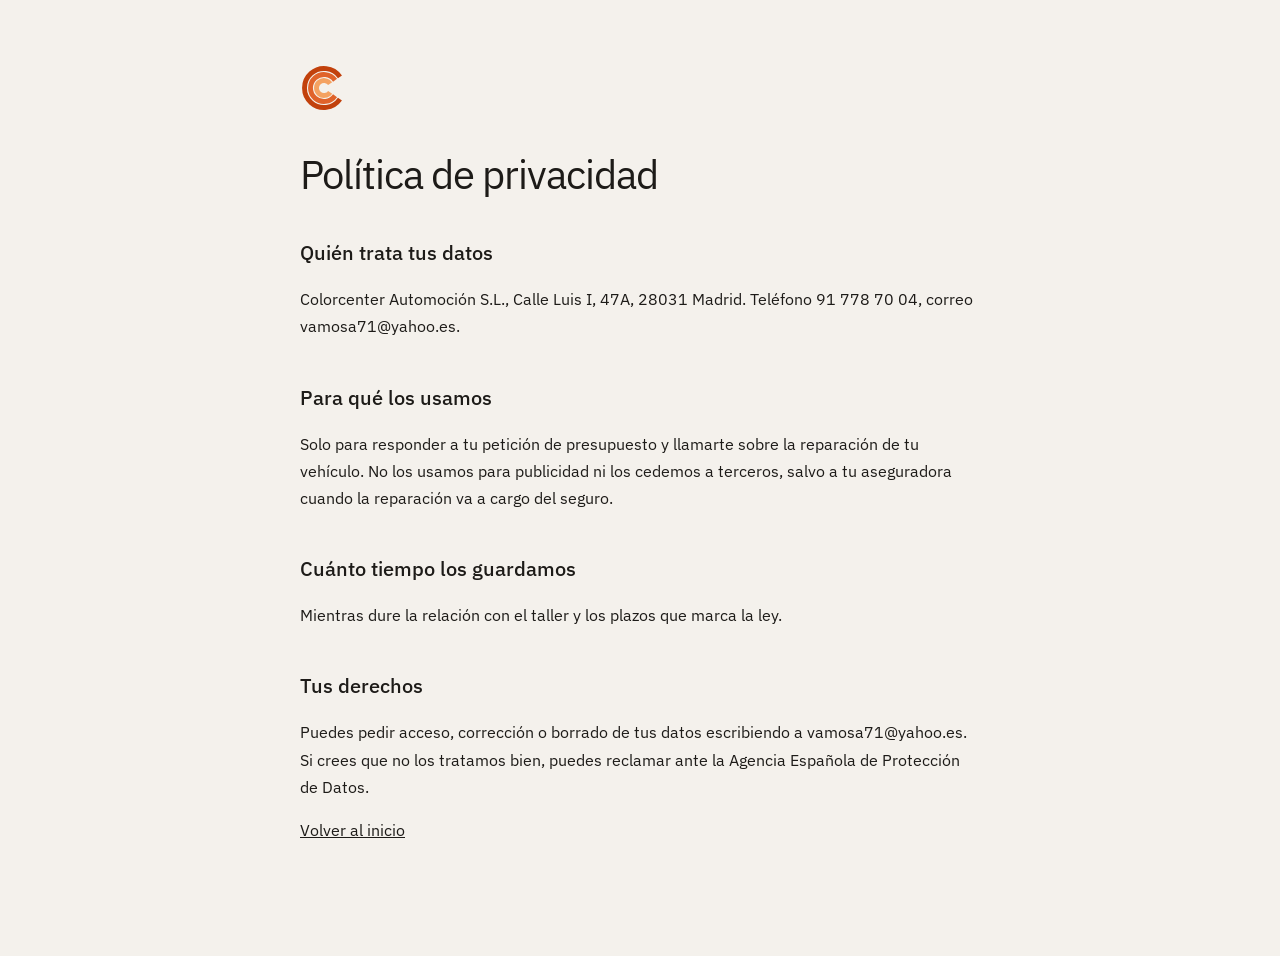
==== privacidad.html @ 78c840c3 "Web nueva del taller Colorcenter: chapa y pintura en Vallecas Co-Authored-By: Claude Opus 5.5 <norep" ====
<!doctype html>
<html lang="es">
<head>
<meta charset="utf-8">
<meta name="viewport" content="width=device-width, initial-scale=1">
<title>Política de privacidad: Colorcenter Automoción</title>
<meta name="description" content="Cómo trata Colorcenter Automoción los datos que nos envías al pedir un presupuesto.">
<link rel="icon" href="img/favicon.svg" type="image/svg+xml">
<link href="https://fonts.googleapis.com/css2?family=IBM+Plex+Sans:wght@400;500&display=swap" rel="stylesheet">
<style>
  body { margin: 0; background: #f4f1ec; color: #1d1b18; font: 16px/1.7 "IBM Plex Sans", system-ui, sans-serif; }
  main { max-width: 680px; margin: 0 auto; padding: 64px 24px 96px; }
  h1 { font-weight: 400; font-size: 40px; line-height: 1.1; letter-spacing: -0.025em; margin: 32px 0 24px; }
  h2 { font-weight: 500; font-size: 20px; margin: 40px 0 8px; }
  a { color: #1d1b18; }
  img { height: 48px; width: auto; }
</style>
</head>
<body>
<main>
  <a href="index.html" aria-label="Colorcenter, volver al inicio"><img src="img/simbolo.svg" alt="" style="height:48px"></a>
  <h1>Política de privacidad</h1>
  <h2>Quién trata tus datos</h2>
  <p>Colorcenter Automoción S.L., Calle Luis I, 47A, 28031 Madrid. Teléfono 91 778 70 04, correo vamosa71@yahoo.es.</p>
  <h2>Para qué los usamos</h2>
  <p>Solo para responder a tu petición de presupuesto y llamarte sobre la reparación de tu vehículo. No los usamos para publicidad ni los cedemos a terceros, salvo a tu aseguradora cuando la reparación va a cargo del seguro.</p>
  <h2>Cuánto tiempo los guardamos</h2>
  <p>Mientras dure la relación con el taller y los plazos que marca la ley.</p>
  <h2>Tus derechos</h2>
  <p>Puedes pedir acceso, corrección o borrado de tus datos escribiendo a vamosa71@yahoo.es. Si crees que no los tratamos bien, puedes reclamar ante la Agencia Española de Protección de Datos.</p>
  <p><a href="index.html">Volver al inicio</a></p>
</main>
</body>
</html>
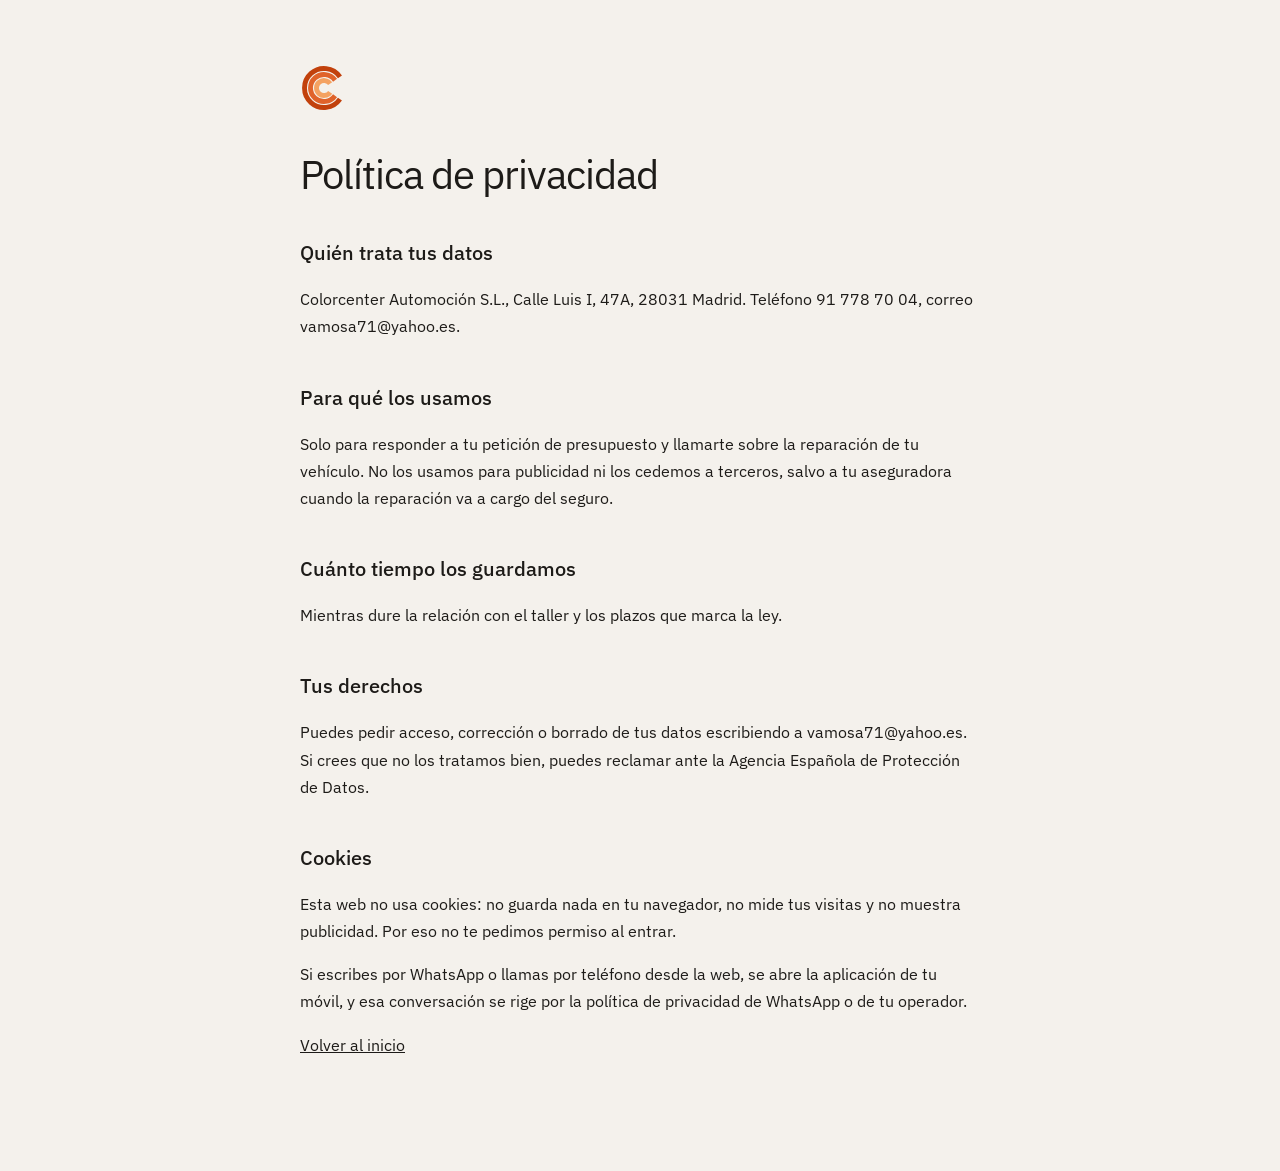
==== commit f7efab16: "Botón de WhatsApp, tipografía local y nota de cookies Co-Authored-By: Claude Opus 5.5 <noreply@anthr" ====
--- a/privacidad.html
+++ b/privacidad.html
@@ -3,10 +3,11 @@
 <head>
 <meta charset="utf-8">
 <meta name="viewport" content="width=device-width, initial-scale=1">
+<meta name="robots" content="noindex, nofollow">
 <title>Política de privacidad: Colorcenter Automoción</title>
 <meta name="description" content="Cómo trata Colorcenter Automoción los datos que nos envías al pedir un presupuesto.">
 <link rel="icon" href="img/favicon.svg" type="image/svg+xml">
-<link href="https://fonts.googleapis.com/css2?family=IBM+Plex+Sans:wght@400;500&display=swap" rel="stylesheet">
+<link rel="stylesheet" href="assets/fonts/fonts.css">
 <style>
   body { margin: 0; background: #f4f1ec; color: #1d1b18; font: 16px/1.7 "IBM Plex Sans", system-ui, sans-serif; }
   main { max-width: 680px; margin: 0 auto; padding: 64px 24px 96px; }
@@ -28,6 +29,9 @@
   <p>Mientras dure la relación con el taller y los plazos que marca la ley.</p>
   <h2>Tus derechos</h2>
   <p>Puedes pedir acceso, corrección o borrado de tus datos escribiendo a vamosa71@yahoo.es. Si crees que no los tratamos bien, puedes reclamar ante la Agencia Española de Protección de Datos.</p>
+  <h2 id="cookies">Cookies</h2>
+  <p>Esta web no usa cookies: no guarda nada en tu navegador, no mide tus visitas y no muestra publicidad. Por eso no te pedimos permiso al entrar.</p>
+  <p>Si escribes por WhatsApp o llamas por teléfono desde la web, se abre la aplicación de tu móvil, y esa conversación se rige por la política de privacidad de WhatsApp o de tu operador.</p>
   <p><a href="index.html">Volver al inicio</a></p>
 </main>
 </body>
--- a/assets/fonts/fonts.css
+++ b/assets/fonts/fonts.css
@@ -0,0 +1,11 @@
+/* IBM Plex Sans (SIL Open Font License 1.1), servida desde la propia web: sin peticiones a Google */
+@font-face {
+  font-family: "IBM Plex Sans"; font-style: normal; font-weight: 400 700; font-stretch: 85% 100%; font-display: swap;
+  src: url(plex-sans-latin-ext.woff2) format("woff2");
+  unicode-range: U+0100-02BA, U+02BD-02C5, U+02C7-02CC, U+02CE-02D7, U+02DD-02FF, U+0304, U+0308, U+0329, U+1D00-1DBF, U+1E00-1E9F, U+1EF2-1EFF, U+2020, U+20A0-20AB, U+20AD-20C4, U+2113, U+2C60-2C7F, U+A720-A7FF;
+}
+@font-face {
+  font-family: "IBM Plex Sans"; font-style: normal; font-weight: 400 700; font-stretch: 85% 100%; font-display: swap;
+  src: url(plex-sans-latin.woff2) format("woff2");
+  unicode-range: U+0000-00FF, U+0131, U+0152-0153, U+02BB-02BC, U+02C6, U+02DA, U+02DC, U+0304, U+0308, U+0329, U+2000-206F, U+20AC, U+2122, U+2191, U+2193, U+2212, U+2215, U+FEFF, U+FFFD;
+}
